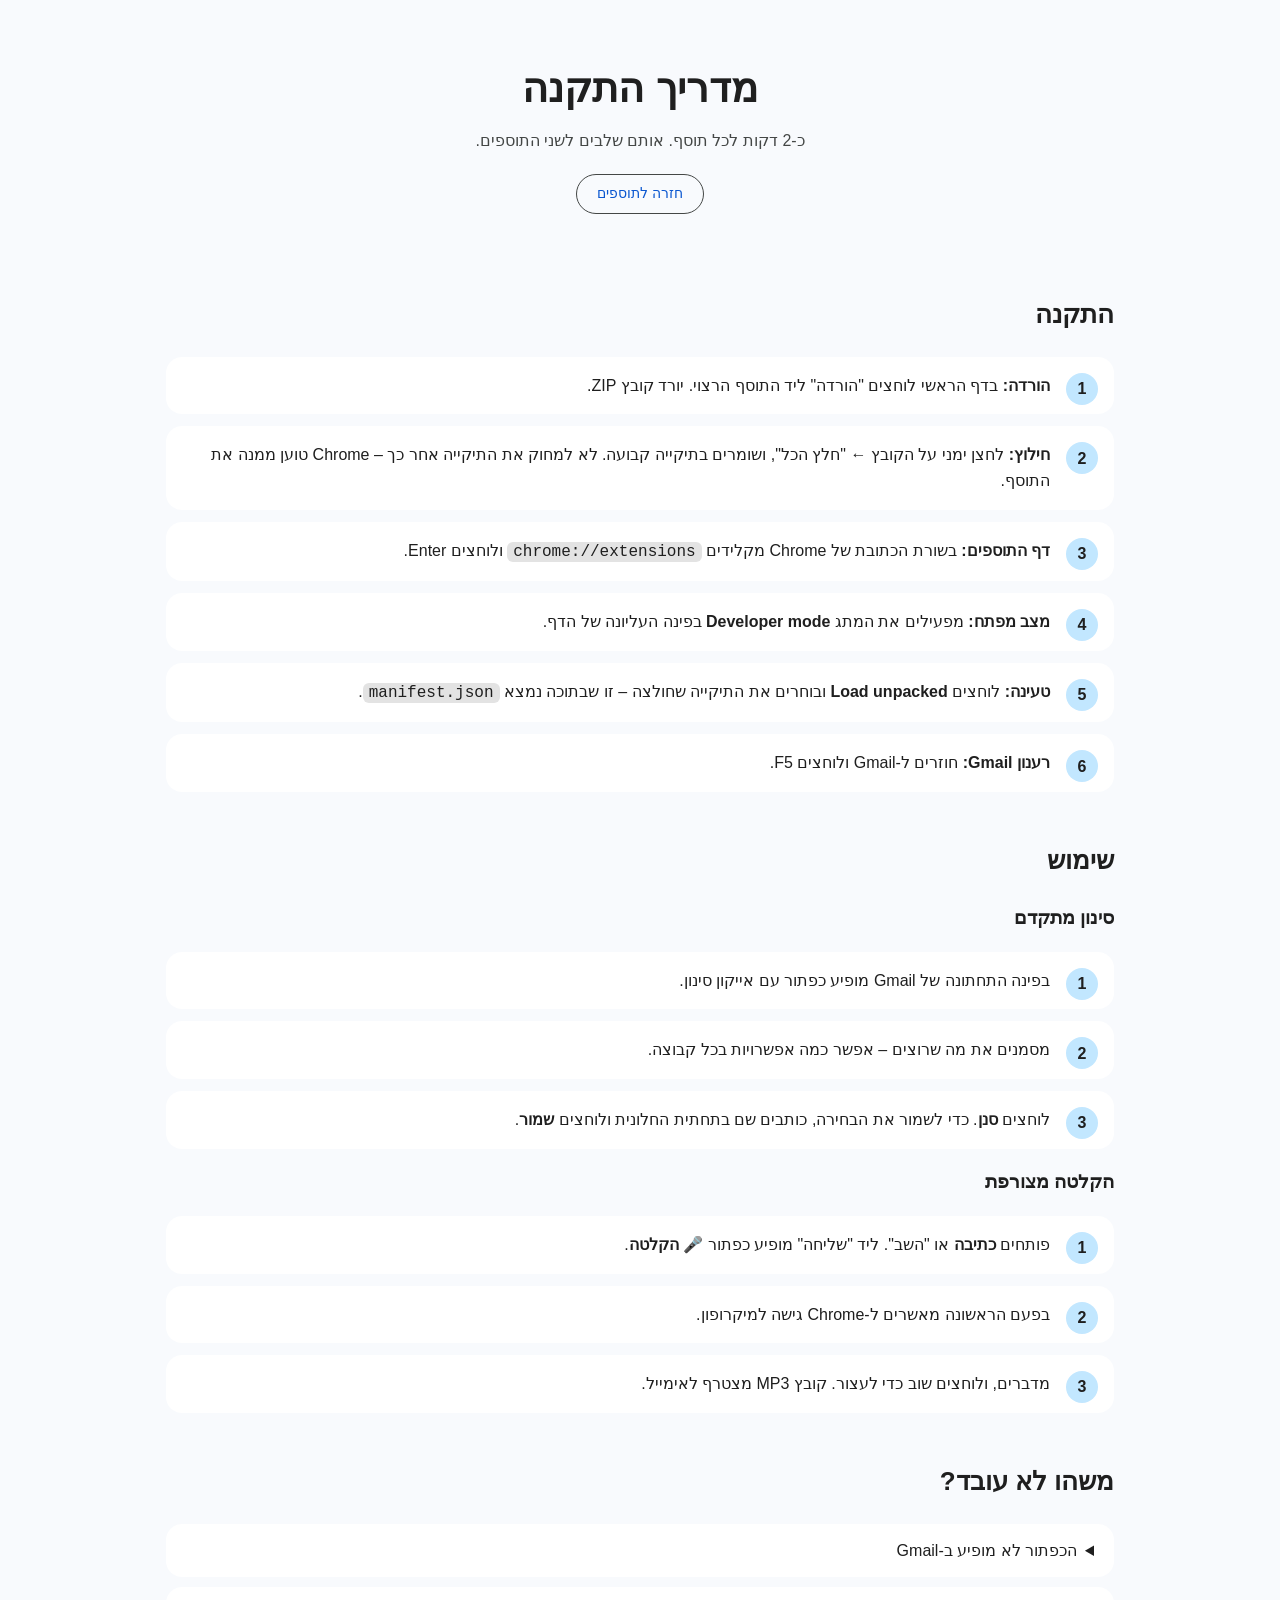
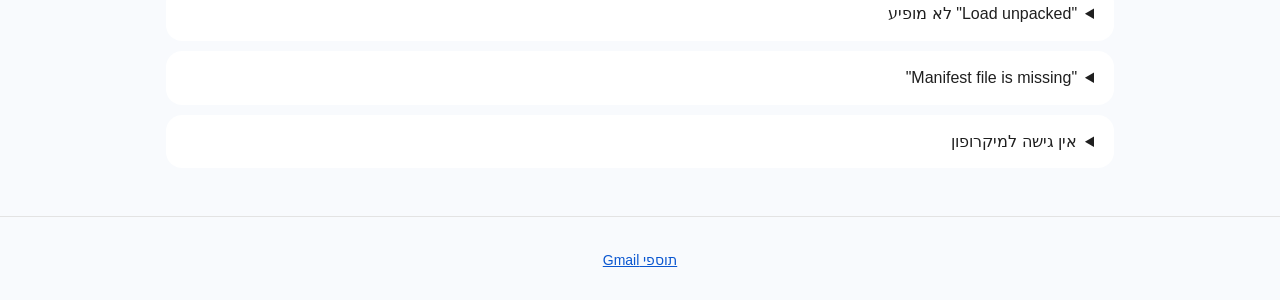
==== install.html @ 3729aea0 "Landing page for the Gmail extensions Co-Authored-By: Claude Opus 5.5 <noreply@anthropic.com>" ====
<!doctype html>
<html lang="he" dir="rtl">
<head>
<meta charset="utf-8"><meta name="viewport" content="width=device-width,initial-scale=1">
<title>מדריך התקנה</title>
<link rel="stylesheet" href="style.css">
</head>
<body>
<div class="wrap">
<header>
  <h1>מדריך התקנה</h1>
  <p>כ-2 דקות לכל תוסף. אותם שלבים לשני התוספים.</p>
  <nav><a class="btn outline" href="index.html">חזרה לתוספים</a></nav>
</header>

<section>
  <h2>התקנה</h2>
  <ol class="steps">
    <li><strong>הורדה:</strong> בדף הראשי לוחצים "הורדה" ליד התוסף הרצוי. יורד קובץ ZIP.</li>
    <li><strong>חילוץ:</strong> לחצן ימני על הקובץ ← "חלץ הכל", ושומרים בתיקייה קבועה. לא למחוק את התיקייה אחר כך – Chrome טוען ממנה את התוסף.</li>
    <li><strong>דף התוספים:</strong> בשורת הכתובת של Chrome מקלידים <code>chrome://extensions</code> ולוחצים Enter.</li>
    <li><strong>מצב מפתח:</strong> מפעילים את המתג <strong>Developer mode</strong> בפינה העליונה של הדף.</li>
    <li><strong>טעינה:</strong> לוחצים <strong>Load unpacked</strong> ובוחרים את התיקייה שחולצה – זו שבתוכה נמצא <code>manifest.json</code>.</li>
    <li><strong>רענון Gmail:</strong> חוזרים ל-Gmail ולוחצים F5.</li>
  </ol>
</section>

<section>
  <h2>שימוש</h2>
  <h3>סינון מתקדם</h3>
  <ol class="steps">
    <li>בפינה התחתונה של Gmail מופיע כפתור עם אייקון סינון.</li>
    <li>מסמנים את מה שרוצים – אפשר כמה אפשרויות בכל קבוצה.</li>
    <li>לוחצים <strong>סנן</strong>. כדי לשמור את הבחירה, כותבים שם בתחתית החלונית ולוחצים <strong>שמור</strong>.</li>
  </ol>
  <h3>הקלטה מצורפת</h3>
  <ol class="steps">
    <li>פותחים <strong>כתיבה</strong> או "השב". ליד "שליחה" מופיע כפתור <strong>🎤 הקלטה</strong>.</li>
    <li>בפעם הראשונה מאשרים ל-Chrome גישה למיקרופון.</li>
    <li>מדברים, ולוחצים שוב כדי לעצור. קובץ MP3 מצטרף לאימייל.</li>
  </ol>
</section>

<section>
  <h2>משהו לא עובד?</h2>
  <details><summary>הכפתור לא מופיע ב-Gmail</summary><p>ב-<code>chrome://extensions</code> לוחצים ⟳ בכרטיס התוסף ומרעננים את Gmail. אם יש בכרטיס כפתור אדום "שגיאות", לוחצים עליו כדי לראות מה קרה.</p></details>
  <details><summary>"Load unpacked" לא מופיע</summary><p>צריך להפעיל קודם את המתג Developer mode.</p></details>
  <details><summary>"Manifest file is missing"</summary><p>נבחרה תיקייה שגויה. בוחרים את התיקייה שבתוכה נמצא הקובץ <code>manifest.json</code>.</p></details>
  <details><summary>אין גישה למיקרופון</summary><p>לוחצים על סמל המנעול ליד הכתובת של Gmail ← מיקרופון ← אפשר. בודקים גם שהמיקרופון מחובר ומוגדר ב-Windows.</p></details>
</section>
</div>
<footer><a href="index.html">תוספי Gmail</a></footer>
</body>
</html>
---- style.css ----
:root{--primary:#0b57d0;--on-primary:#fff;--bg:#f8fafd;--card:#fff;--text:#1f1f1f;--muted:#444746;--line:#e3e3e3;--chip:#c2e7ff}
@media (prefers-color-scheme:dark){:root{--primary:#a8c7fa;--on-primary:#062e6f;--bg:#1b1b1b;--card:#262626;--text:#e3e3e3;--muted:#c4c7c5;--line:#3c3c3c;--chip:#004a77}}
*{box-sizing:border-box}
body{margin:0;background:var(--bg);color:var(--text);font:16px/1.6 "Google Sans","Rubik",Arial,sans-serif}
.wrap{max-width:980px;margin:0 auto;padding:0 16px}
header{padding:56px 0 32px;text-align:center}
header h1{font-size:clamp(28px,5vw,40px);margin:0 0 8px}
header p{color:var(--muted);margin:0}
nav{display:flex;gap:8px;justify-content:center;margin-top:20px;flex-wrap:wrap}
.grid{display:grid;grid-template-columns:repeat(auto-fit,minmax(280px,1fr));gap:20px}
.card{background:var(--card);border-radius:20px;padding:24px;box-shadow:0 1px 3px rgba(0,0,0,.12),0 4px 8px rgba(0,0,0,.06);display:flex;flex-direction:column}
.icon{width:56px;height:56px;border-radius:16px;background:var(--chip);display:grid;place-items:center;margin-bottom:12px}
.icon svg{width:28px;height:28px;fill:currentColor}
.card h2{margin:0 0 6px;font-size:22px}
.card p{color:var(--muted);margin:0 0 12px}
.card ul{margin:0 0 20px;padding-inline-start:20px}
.actions{margin-top:auto;display:flex;gap:8px;flex-wrap:wrap}
.btn{display:inline-flex;align-items:center;height:40px;padding:0 20px;border-radius:20px;text-decoration:none;font-weight:500;font-size:14px}
.btn.primary{background:var(--primary);color:var(--on-primary)}
.btn.outline{border:1px solid var(--muted);color:var(--primary)}
section{margin:48px 0}
section h2{font-size:26px}
ol.steps{counter-reset:s;list-style:none;padding:0}
ol.steps li{counter-increment:s;background:var(--card);border-radius:16px;padding:16px 20px;margin-bottom:12px;position:relative;padding-inline-start:64px}
ol.steps li::before{content:counter(s);position:absolute;inset-inline-start:16px;top:16px;width:32px;height:32px;border-radius:50%;background:var(--chip);display:grid;place-items:center;font-weight:700}
code{background:var(--line);padding:1px 6px;border-radius:6px;direction:ltr;unicode-bidi:isolate}
details{background:var(--card);border-radius:16px;padding:14px 20px;margin-bottom:10px}
summary{cursor:pointer;font-weight:500}
footer{color:var(--muted);text-align:center;padding:32px 0;font-size:14px;border-top:1px solid var(--line)}
a{color:var(--primary)}
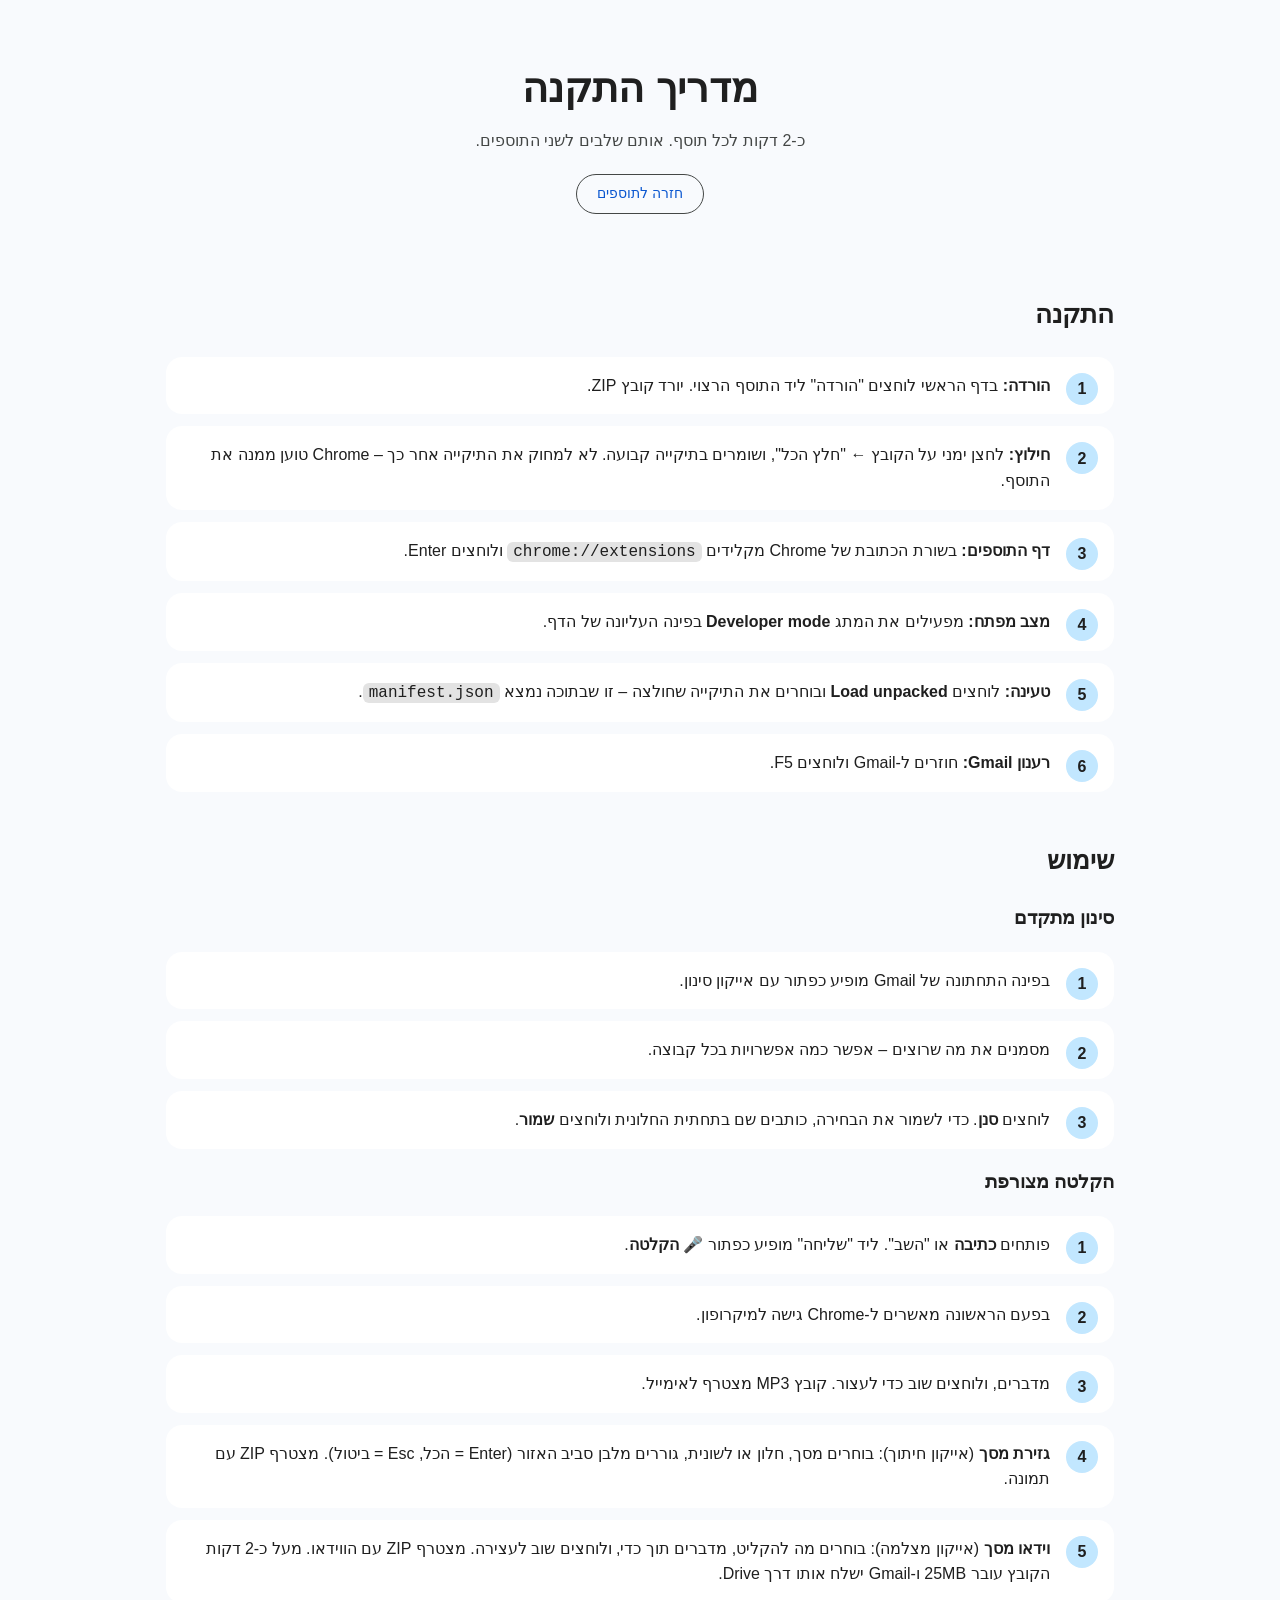
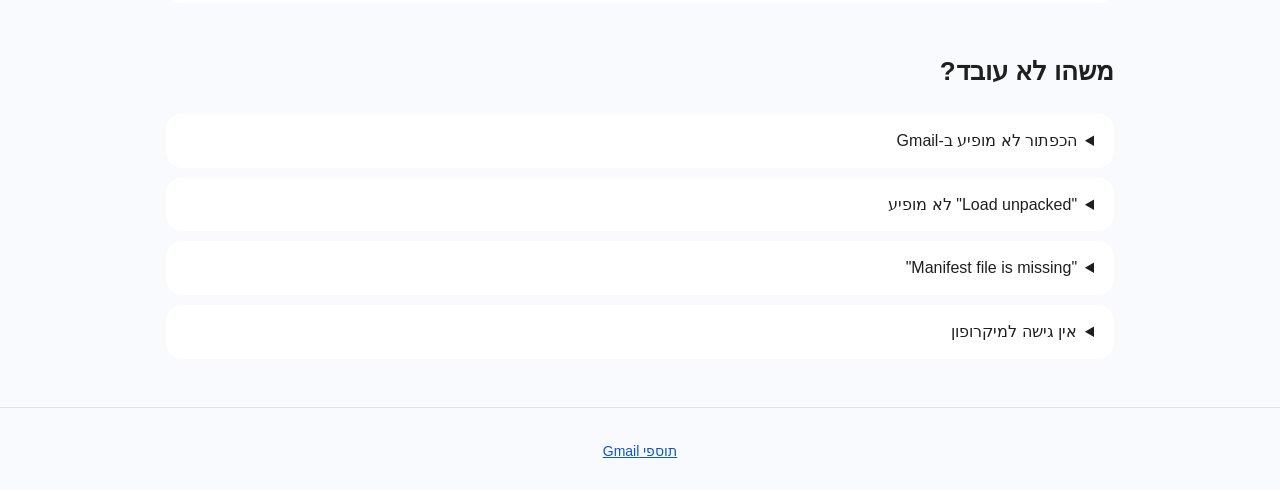
==== commit 727d6c20: "Describe screenshot and screen video in the voice extension Co-Authored-By: Claude Opus 5.5 <noreply" ====
--- a/install.html
+++ b/install.html
@@ -38,6 +38,8 @@
     <li>פותחים <strong>כתיבה</strong> או "השב". ליד "שליחה" מופיע כפתור <strong>🎤 הקלטה</strong>.</li>
     <li>בפעם הראשונה מאשרים ל-Chrome גישה למיקרופון.</li>
     <li>מדברים, ולוחצים שוב כדי לעצור. קובץ MP3 מצטרף לאימייל.</li>
+    <li><strong>גזירת מסך</strong> (אייקון חיתוך): בוחרים מסך, חלון או לשונית, גוררים מלבן סביב האזור (Enter = הכל, Esc = ביטול). מצטרף ZIP עם תמונה.</li>
+    <li><strong>וידאו מסך</strong> (אייקון מצלמה): בוחרים מה להקליט, מדברים תוך כדי, ולוחצים שוב לעצירה. מצטרף ZIP עם הווידאו. מעל כ-2 דקות הקובץ עובר 25MB ו-Gmail ישלח אותו דרך Drive.</li>
   </ol>
 </section>
 
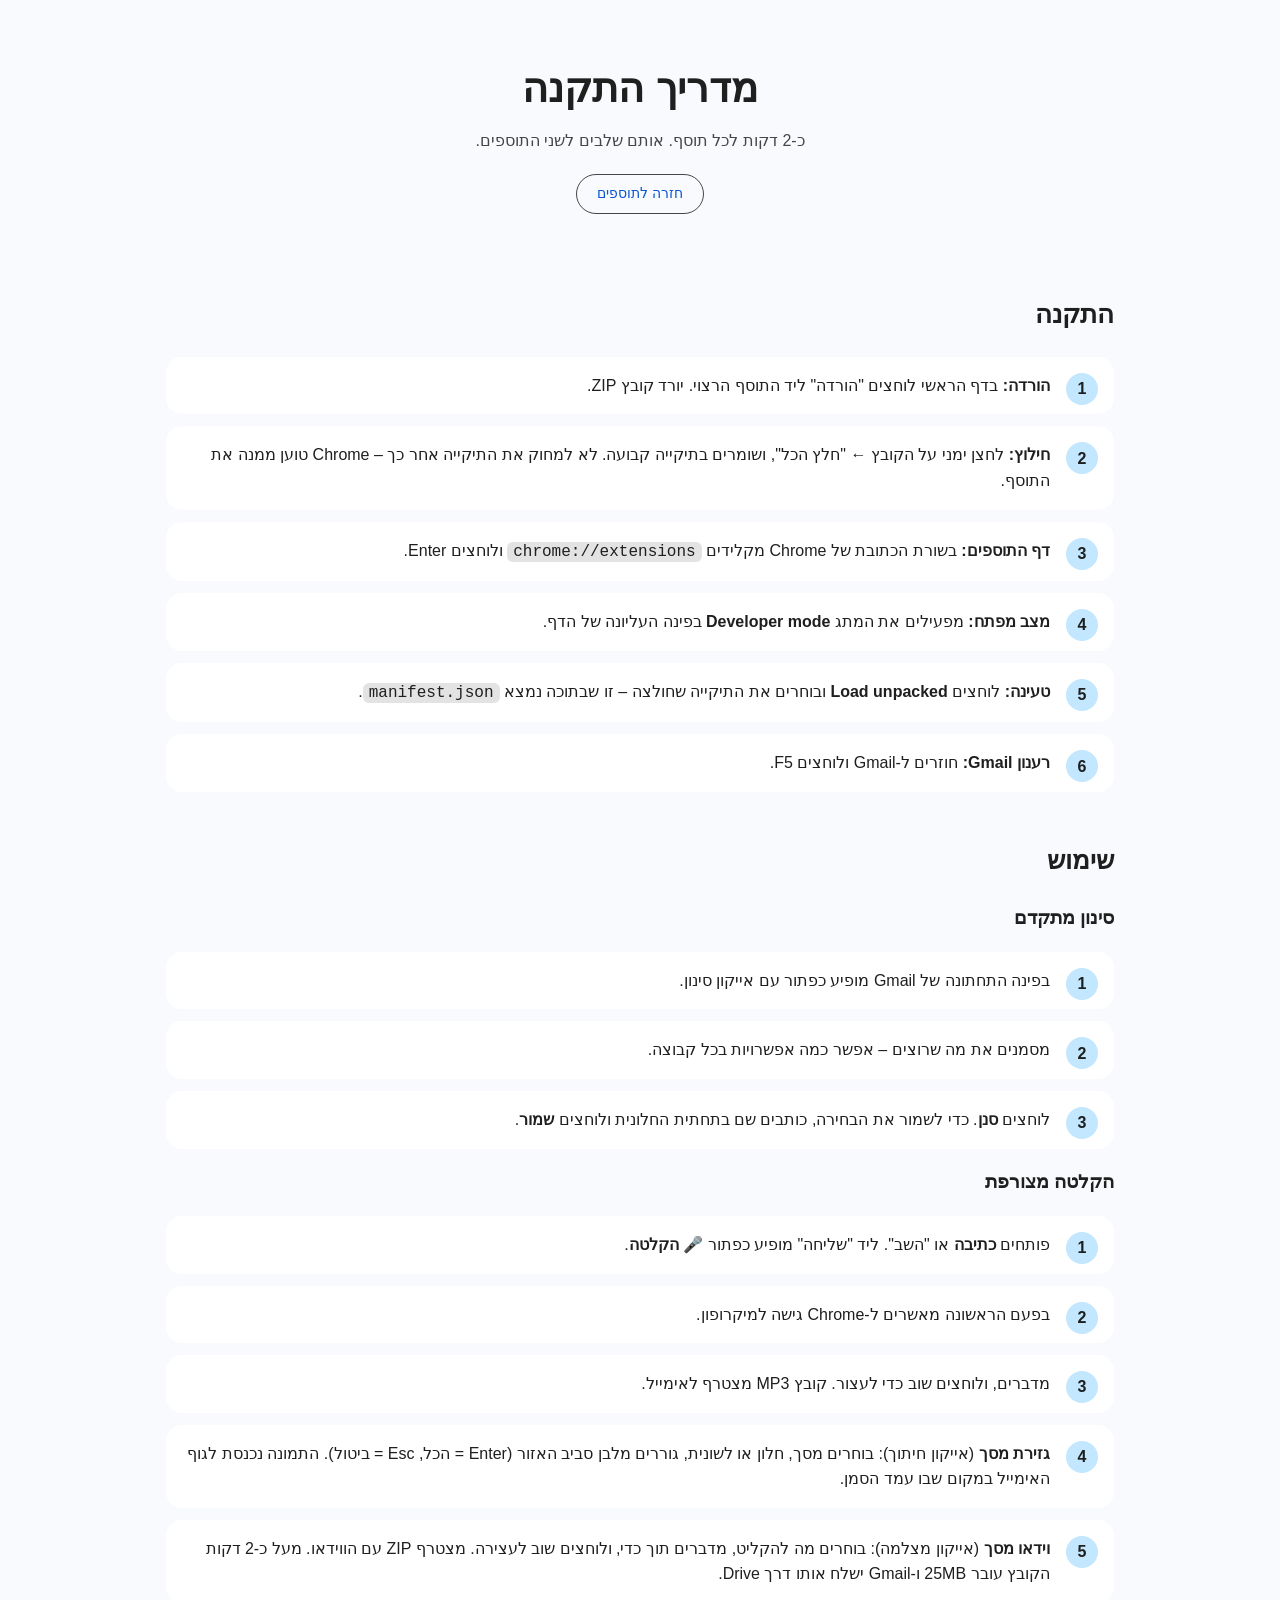
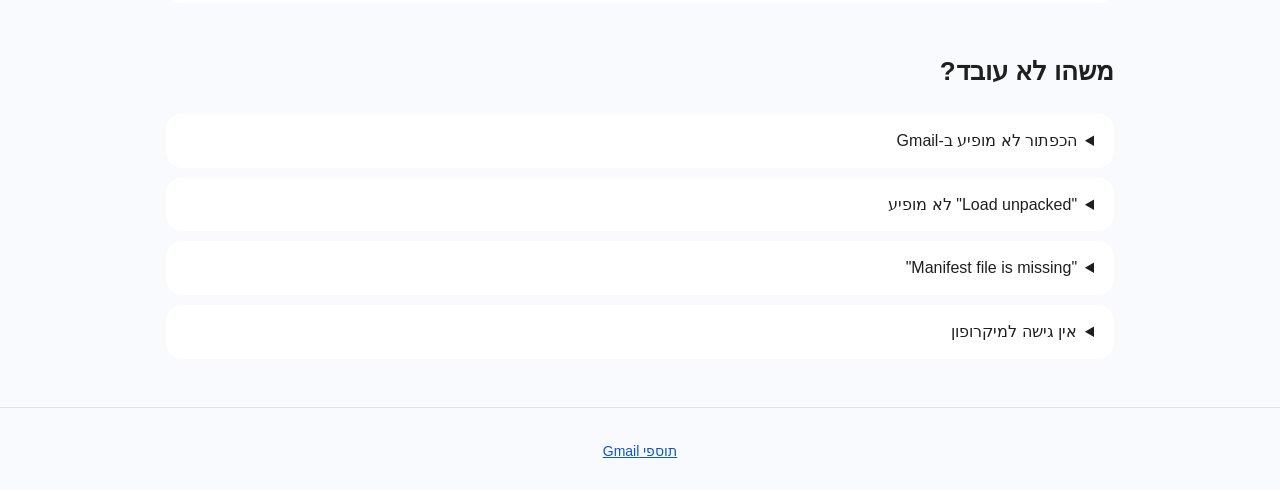
==== commit 824ecefb: "Screenshots now go inside the message body Co-Authored-By: Claude Opus 5.5 <noreply@anthropic.com>" ====
--- a/install.html
+++ b/install.html
@@ -38,7 +38,7 @@
     <li>פותחים <strong>כתיבה</strong> או "השב". ליד "שליחה" מופיע כפתור <strong>🎤 הקלטה</strong>.</li>
     <li>בפעם הראשונה מאשרים ל-Chrome גישה למיקרופון.</li>
     <li>מדברים, ולוחצים שוב כדי לעצור. קובץ MP3 מצטרף לאימייל.</li>
-    <li><strong>גזירת מסך</strong> (אייקון חיתוך): בוחרים מסך, חלון או לשונית, גוררים מלבן סביב האזור (Enter = הכל, Esc = ביטול). מצטרף ZIP עם תמונה.</li>
+    <li><strong>גזירת מסך</strong> (אייקון חיתוך): בוחרים מסך, חלון או לשונית, גוררים מלבן סביב האזור (Enter = הכל, Esc = ביטול). התמונה נכנסת לגוף האימייל במקום שבו עמד הסמן.</li>
     <li><strong>וידאו מסך</strong> (אייקון מצלמה): בוחרים מה להקליט, מדברים תוך כדי, ולוחצים שוב לעצירה. מצטרף ZIP עם הווידאו. מעל כ-2 דקות הקובץ עובר 25MB ו-Gmail ישלח אותו דרך Drive.</li>
   </ol>
 </section>
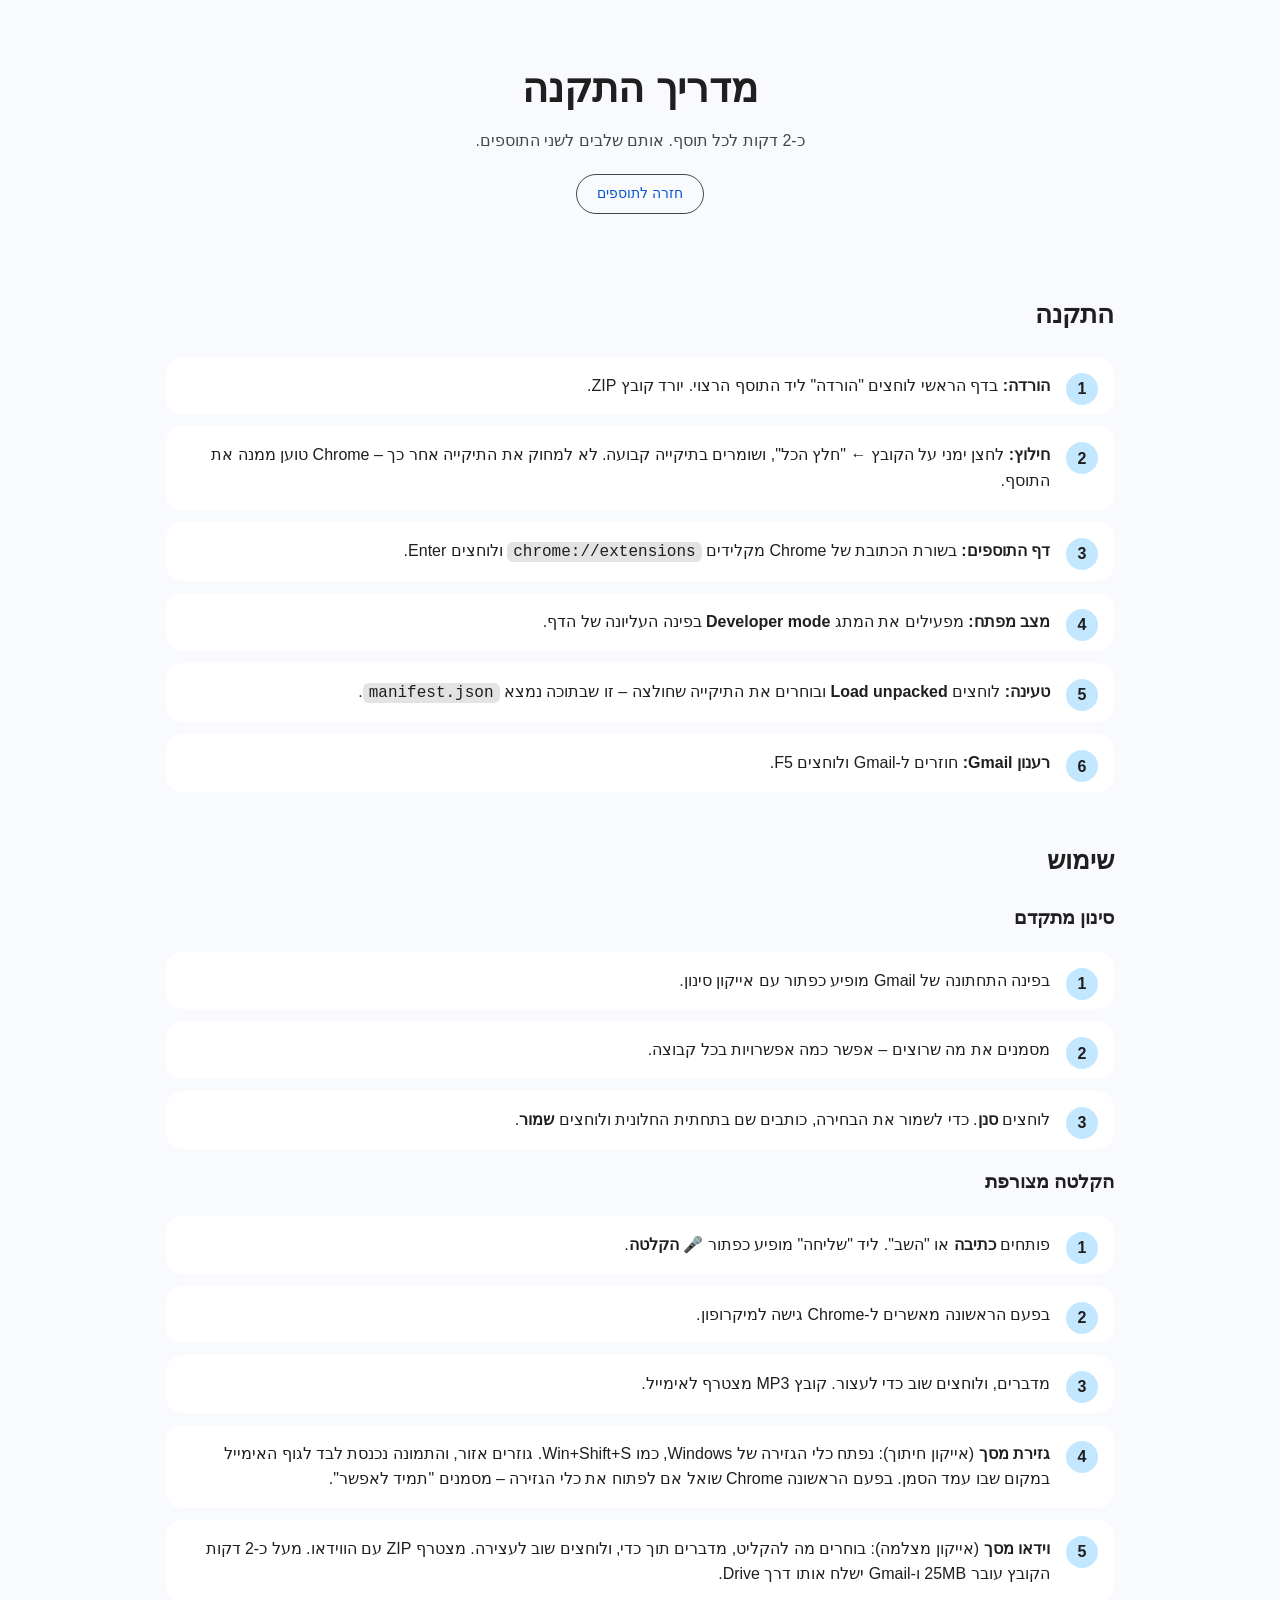
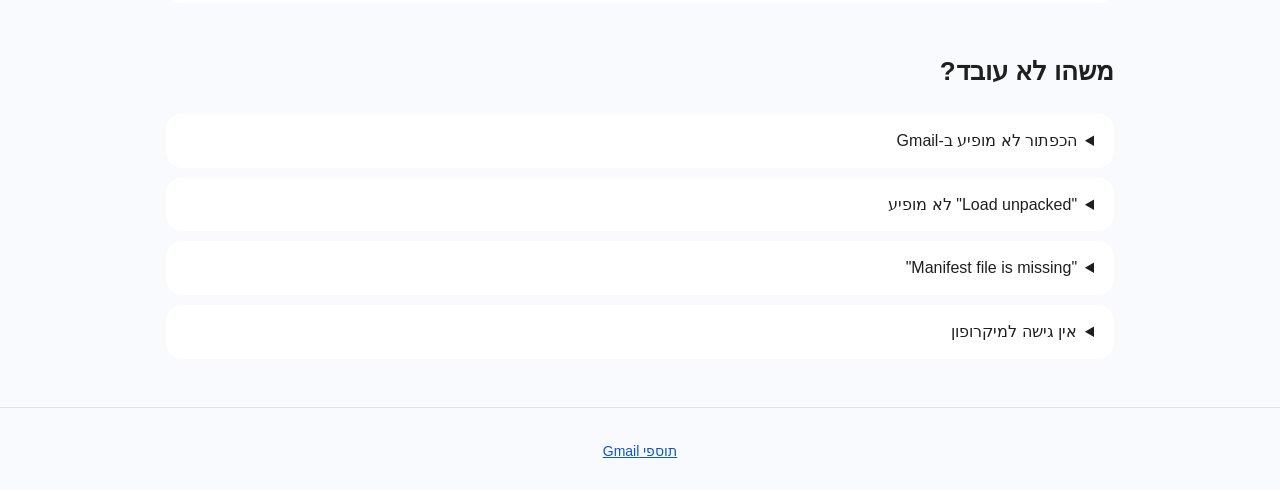
==== commit 16e19f5b: "Describe the Windows snipping flow Co-Authored-By: Claude Opus 5.5 <noreply@anthropic.com>" ====
--- a/install.html
+++ b/install.html
@@ -38,7 +38,7 @@
     <li>פותחים <strong>כתיבה</strong> או "השב". ליד "שליחה" מופיע כפתור <strong>🎤 הקלטה</strong>.</li>
     <li>בפעם הראשונה מאשרים ל-Chrome גישה למיקרופון.</li>
     <li>מדברים, ולוחצים שוב כדי לעצור. קובץ MP3 מצטרף לאימייל.</li>
-    <li><strong>גזירת מסך</strong> (אייקון חיתוך): בוחרים מסך, חלון או לשונית, גוררים מלבן סביב האזור (Enter = הכל, Esc = ביטול). התמונה נכנסת לגוף האימייל במקום שבו עמד הסמן.</li>
+    <li><strong>גזירת מסך</strong> (אייקון חיתוך): נפתח כלי הגזירה של Windows, כמו Win+Shift+S. גוזרים אזור, והתמונה נכנסת לבד לגוף האימייל במקום שבו עמד הסמן. בפעם הראשונה Chrome שואל אם לפתוח את כלי הגזירה – מסמנים "תמיד לאפשר".</li>
     <li><strong>וידאו מסך</strong> (אייקון מצלמה): בוחרים מה להקליט, מדברים תוך כדי, ולוחצים שוב לעצירה. מצטרף ZIP עם הווידאו. מעל כ-2 דקות הקובץ עובר 25MB ו-Gmail ישלח אותו דרך Drive.</li>
   </ol>
 </section>
